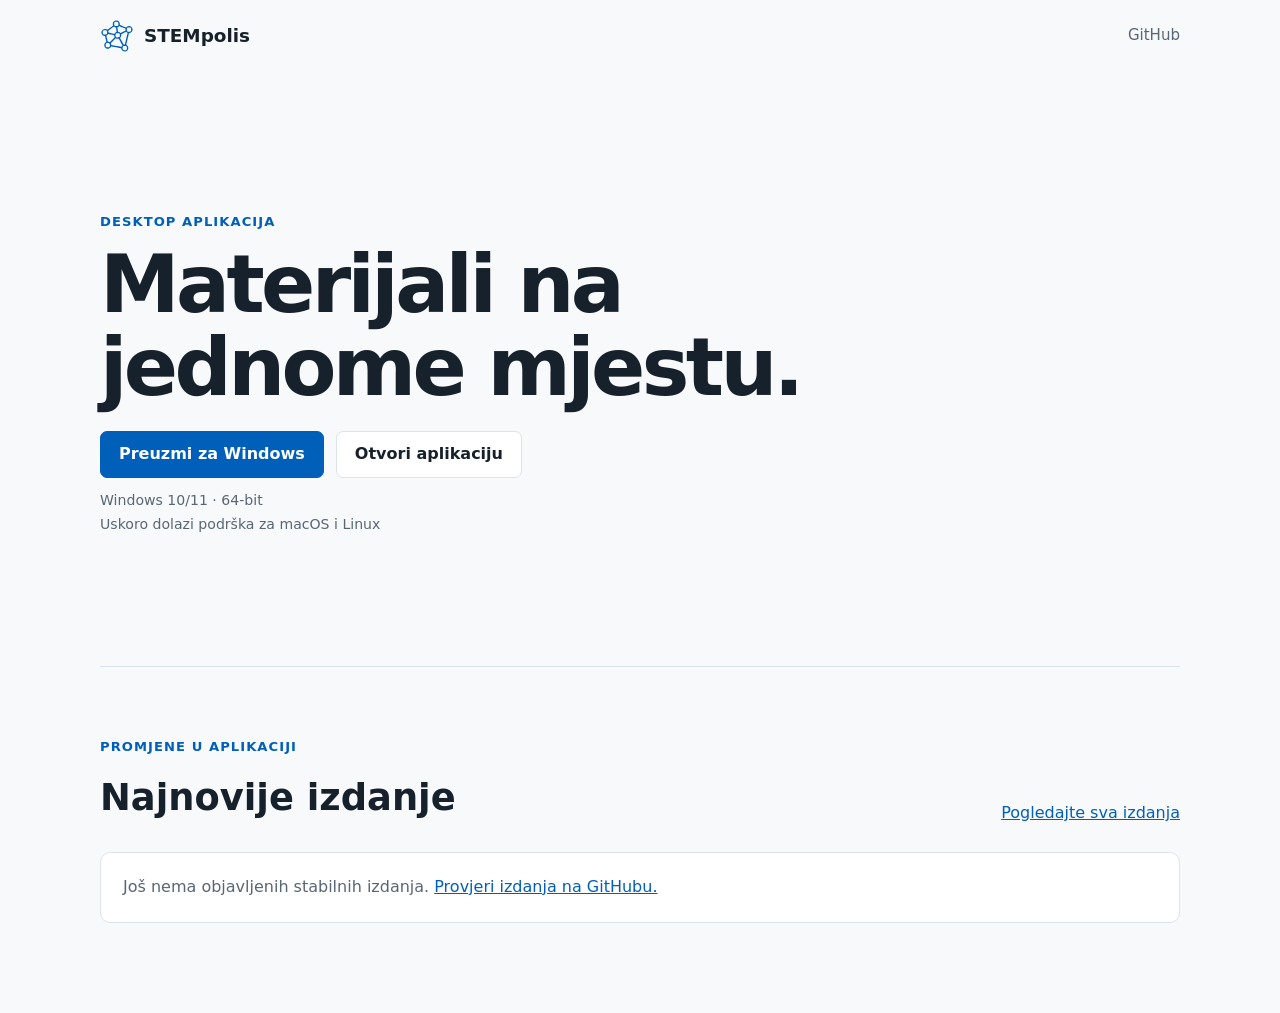
==== gh-pages/index.html @ a92c9dd1 "Add files via upload" ====
<!doctype html>
<html lang="hr">

<head>
    <meta charset="UTF-8">
    <meta name="viewport" content="width=device-width, initial-scale=1">
    <meta name="description" content="Preuzmite STEMpolis i pregledajte novosti u posljednjim izdanjima.">
    <meta name="theme-color" content="#005fb8">
    <link rel="icon" href="icon.svg" type="image/svg+xml">
    <link rel="stylesheet" href="styles.css">
    <title>STEMpolis — preuzimanje</title>
</head>

<body>
    <header class="site-header">
        <a class="brand">
            <img src="icon.svg" width="34" height="34" alt="">
            <span>STEMpolis</span>
        </a>
        <nav>
            <a href="https://github.com/n1ko-josipovic/STEMpolis">GitHub</a>
        </nav>
    </header>

    <main>
        <section class="hero" id="preuzimanje">
            <p class="eyebrow">Desktop aplikacija</p>
            <h1>Materijali na jednome mjestu.</h1>
            <div class="actions">
                <a class="button button-primary" id="primary-download"
                    href="https://github.com/n1ko-josipovic/STEMpolis/releases/latest">
                    Preuzmi za Windows
                </a>
                <a class="button button-secondary" href="stempolis://login">Otvori aplikaciju</a>
            </div>
            <p class="download-meta" id="download-meta">Windows 10/11 · 64-bit</p>
            <p class="future-platforms">Uskoro dolazi podrška za macOS i Linux</p>
        </section>

        <section class="releases" id="izdanja" aria-labelledby="releases-title">
            <div class="section-heading">
                <div>
                    <p class="eyebrow">Promjene u aplikaciji</p>
                    <h2 id="releases-title">Najnovije izdanje</h2>
                </div>
                <a href="https://github.com/n1ko-josipovic/STEMpolis/releases">Pogledajte sva izdanja</a>
            </div>

            <div id="release-status" class="status" role="status">Učitavanje podataka o izdanju…</div>
            <article id="latest-release" class="release-card" hidden></article>

            <div id="older-releases" class="older-releases" hidden>
                <h2>Prethodna izdanja</h2>
                <div id="older-release-list"></div>
            </div>
        </section>
    </main>

    <script src="script.js" defer></script>
</body>

</html>
---- gh-pages/styles.css ----
:root {
    color-scheme: light;
    font-family: "Segoe UI Variable", "Segoe UI", system-ui, sans-serif;
    color: #17212b;
    background: #f7f9fb;
    --blue: #005fb8;
    --blue-dark: #004b91;
    --muted: #596675;
    --border: #dce3ea;
}

* { box-sizing: border-box; }
html { scroll-behavior: smooth; }
body { margin: 0; line-height: 1.55; }
a { color: var(--blue); }
a:hover { color: var(--blue-dark); }
a:focus-visible, summary:focus-visible {
    outline: 3px solid rgba(0, 95, 184, .28);
    outline-offset: 3px;
}

.site-header, main, footer {
    width: min(1080px, calc(100% - 40px));
    margin-inline: auto;
}

.site-header {
    min-height: 72px;
    display: flex;
    align-items: center;
    justify-content: space-between;
    gap: 24px;
}

.brand {
    display: inline-flex;
    align-items: center;
    gap: 10px;
    color: #17212b;
    font-size: 1.15rem;
    font-weight: 700;
    text-decoration: none;
}

nav, .actions, .asset-list { display: flex; flex-wrap: wrap; gap: 12px; }
nav { gap: 24px; }
nav a, footer a { color: var(--muted); font-size: .94rem; text-decoration: none; }

.hero {
    max-width: 790px;
    padding: clamp(70px, 12vw, 140px) 0 clamp(80px, 12vw, 130px);
}

.eyebrow {
    margin: 0 0 12px;
    color: var(--blue);
    font-size: .82rem;
    font-weight: 700;
    letter-spacing: .08em;
    text-transform: uppercase;
}

h1, h2, p { margin-top: 0; }
h1 {
    max-width: 760px;
    margin-bottom: 22px;
    font-size: clamp(2.6rem, 7vw, 5rem);
    line-height: 1.03;
    letter-spacing: -.045em;
}

.button {
    min-height: 44px;
    display: inline-flex;
    align-items: center;
    justify-content: center;
    padding: 10px 18px;
    border: 1px solid var(--border);
    border-radius: 7px;
    font-weight: 650;
    text-decoration: none;
}

.button-primary { border-color: var(--blue); color: white; background: var(--blue); }
.button-primary:hover { border-color: var(--blue-dark); color: white; background: var(--blue-dark); }
.button-secondary, .asset-link { color: #17212b; background: white; }
.download-meta, .future-platforms, .release-date, .asset-meta, .status { color: var(--muted); }
.download-meta, .future-platforms { font-size: .88rem; }
.download-meta { margin: 12px 0 2px; }
.future-platforms { margin-bottom: 0; }

.releases { padding: 70px 0 90px; border-top: 1px solid var(--border); }
.section-heading, .release-header {
    display: flex;
    align-items: end;
    justify-content: space-between;
    gap: 24px;
}
.section-heading { margin-bottom: 26px; }
.section-heading h2, .older-releases h2 { margin-bottom: 0; font-size: clamp(1.65rem, 4vw, 2.3rem); }

.release-card, .older-releases details, .status {
    border: 1px solid var(--border);
    border-radius: 10px;
    background: white;
}
.release-card { padding: clamp(22px, 4vw, 38px); }
.release-header { align-items: baseline; margin-bottom: 22px; }
.release-header h3 { margin: 0; font-size: 1.45rem; }
.release-notes { margin-bottom: 26px; }
.release-notes h3, .release-notes h4 { margin: 22px 0 8px; }
.release-notes p, .release-notes ul, .release-notes ol { margin-bottom: 12px; }
.release-notes code { padding: 2px 5px; border-radius: 4px; background: #eef2f5; }
.asset-link { min-width: 210px; align-items: flex-start; flex-direction: column; }
.asset-meta { font-size: .8rem; font-weight: 400; }
.status { padding: 22px; }

.older-releases { margin-top: 46px; }
.older-releases h2 { margin-bottom: 18px; }
.older-releases details { margin-top: 10px; padding: 0 20px; }
.older-releases summary { padding: 16px 0; cursor: pointer; font-weight: 650; }
.older-release-content { padding: 0 0 20px; }

footer {
    display: flex;
    justify-content: space-between;
    gap: 20px;
    padding-block: 28px;
    border-top: 1px solid var(--border);
    color: var(--muted);
    font-size: .9rem;
}

@media (max-width: 640px) {
    .site-header { align-items: flex-start; flex-direction: column; padding-block: 18px; }
    nav { width: 100%; justify-content: space-between; gap: 12px; }
    .section-heading, .release-header, footer { align-items: flex-start; flex-direction: column; }
    .button, .asset-link { width: 100%; }
}

@media (prefers-reduced-motion: reduce) {
    html { scroll-behavior: auto; }
}
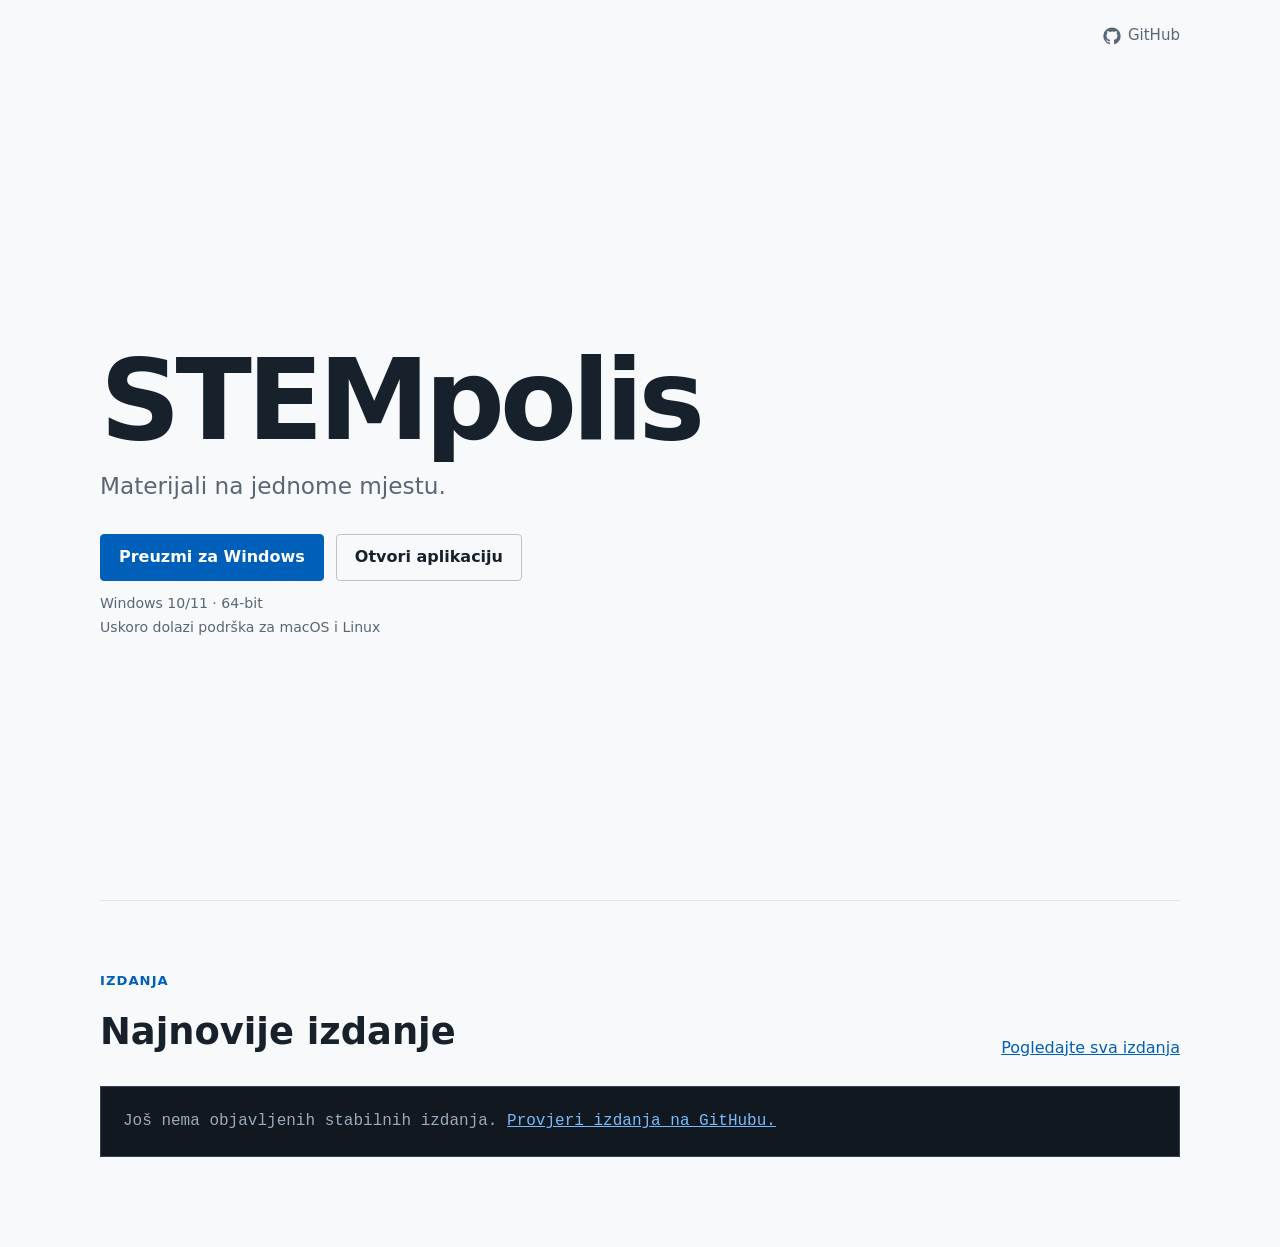
==== commit d2cf2b8c: "Add files via upload" ====
--- a/gh-pages/index.html
+++ b/gh-pages/index.html
@@ -8,24 +8,26 @@
     <meta name="theme-color" content="#005fb8">
     <link rel="icon" href="icon.svg" type="image/svg+xml">
     <link rel="stylesheet" href="styles.css">
-    <title>STEMpolis — preuzimanje</title>
+    <title>STEMpolis</title>
 </head>
 
 <body>
     <header class="site-header">
-        <a class="brand">
-            <img src="icon.svg" width="34" height="34" alt="">
-            <span>STEMpolis</span>
-        </a>
         <nav>
-            <a href="https://github.com/n1ko-josipovic/STEMpolis">GitHub</a>
+            <a class="github-link" href="https://github.com/n1ko-josipovic/STEMpolis">
+                <svg class="github-icon" viewBox="0 0 24 24" aria-hidden="true" focusable="false">
+                    <path fill="currentColor"
+                        d="M12 .7a11.5 11.5 0 0 0-3.64 22.41c.58.11.79-.25.79-.56v-2.23c-3.24.7-3.92-1.37-3.92-1.37-.53-1.35-1.29-1.71-1.29-1.71-1.06-.72.08-.71.08-.71 1.17.08 1.78 1.2 1.78 1.2 1.04 1.78 2.73 1.27 3.4.97.1-.75.4-1.27.74-1.56-2.58-.29-5.3-1.29-5.3-5.68 0-1.25.45-2.28 1.19-3.08-.12-.29-.52-1.47.11-3.04 0 0 .97-.31 3.16 1.18A10.98 10.98 0 0 1 12 6.13c.98 0 1.95.13 2.87.39 2.2-1.49 3.16-1.18 3.16-1.18.63 1.57.23 2.75.11 3.04.74.8 1.19 1.83 1.19 3.08 0 4.4-2.72 5.38-5.31 5.67.42.36.79 1.07.79 2.16v3.26c0 .31.21.67.8.56A11.5 11.5 0 0 0 12 .7Z" />
+                </svg>
+                <span>GitHub</span>
+            </a>
         </nav>
     </header>
 
     <main>
         <section class="hero" id="preuzimanje">
-            <p class="eyebrow">Desktop aplikacija</p>
-            <h1>Materijali na jednome mjestu.</h1>
+            <h1>STEMpolis</h1>
+            <p class="hero-tagline">Materijali na jednome mjestu.</p>
             <div class="actions">
                 <a class="button button-primary" id="primary-download"
                     href="https://github.com/n1ko-josipovic/STEMpolis/releases/latest">
@@ -40,7 +42,7 @@
         <section class="releases" id="izdanja" aria-labelledby="releases-title">
             <div class="section-heading">
                 <div>
-                    <p class="eyebrow">Promjene u aplikaciji</p>
+                    <p class="eyebrow">Izdanja</p>
                     <h2 id="releases-title">Najnovije izdanje</h2>
                 </div>
                 <a href="https://github.com/n1ko-josipovic/STEMpolis/releases">Pogledajte sva izdanja</a>
--- a/gh-pages/styles.css
+++ b/gh-pages/styles.css
@@ -7,6 +7,11 @@
     --blue-dark: #004b91;
     --muted: #596675;
     --border: #dce3ea;
+    --console: #111820;
+    --console-border: #334354;
+    --console-text: #dce6ef;
+    --console-muted: #9aabba;
+    --console-accent: #76baff;
 }
 
 * { box-sizing: border-box; }
@@ -28,26 +33,23 @@
     min-height: 72px;
     display: flex;
     align-items: center;
-    justify-content: space-between;
+    justify-content: flex-end;
     gap: 24px;
-}
-
-.brand {
-    display: inline-flex;
-    align-items: center;
-    gap: 10px;
-    color: #17212b;
-    font-size: 1.15rem;
-    font-weight: 700;
-    text-decoration: none;
 }
 
 nav, .actions, .asset-list { display: flex; flex-wrap: wrap; gap: 12px; }
 nav { gap: 24px; }
 nav a, footer a { color: var(--muted); font-size: .94rem; text-decoration: none; }
+.github-link { display: inline-flex; align-items: center; gap: 7px; }
+.github-icon { width: 18px; height: 18px; }
 
 .hero {
     max-width: 790px;
+    min-height: calc(100vh - 72px);
+    min-height: calc(100svh - 72px);
+    display: flex;
+    flex-direction: column;
+    justify-content: center;
     padding: clamp(70px, 12vw, 140px) 0 clamp(80px, 12vw, 130px);
 }
 
@@ -63,10 +65,15 @@
 h1, h2, p { margin-top: 0; }
 h1 {
     max-width: 760px;
-    margin-bottom: 22px;
-    font-size: clamp(2.6rem, 7vw, 5rem);
+    margin-bottom: 10px;
+    font-size: clamp(3.5rem, 9vw, 7rem);
     line-height: 1.03;
     letter-spacing: -.045em;
+}
+.hero-tagline {
+    margin-bottom: 30px;
+    color: var(--muted);
+    font-size: clamp(1.1rem, 2.2vw, 1.45rem);
 }
 
 .button {
@@ -76,14 +83,15 @@
     justify-content: center;
     padding: 10px 18px;
     border: 1px solid var(--border);
-    border-radius: 7px;
-    font-weight: 650;
+    border-radius: 4px;
+    font-weight: 700;
     text-decoration: none;
 }
 
 .button-primary { border-color: var(--blue); color: white; background: var(--blue); }
 .button-primary:hover { border-color: var(--blue-dark); color: white; background: var(--blue-dark); }
-.button-secondary, .asset-link { color: #17212b; background: white; }
+.button-secondary, .asset-link { border-color: #b8c4cf; color: #17212b; background: transparent; }
+.button-secondary:hover, .asset-link:hover { border-color: var(--blue); color: var(--blue); background: #edf5fc; }
 .download-meta, .future-platforms, .release-date, .asset-meta, .status { color: var(--muted); }
 .download-meta, .future-platforms { font-size: .88rem; }
 .download-meta { margin: 12px 0 2px; }
@@ -100,18 +108,37 @@
 .section-heading h2, .older-releases h2 { margin-bottom: 0; font-size: clamp(1.65rem, 4vw, 2.3rem); }
 
 .release-card, .older-releases details, .status {
-    border: 1px solid var(--border);
-    border-radius: 10px;
-    background: white;
+    border: 1px solid var(--console-border);
+    border-radius: 0;
+    color: var(--console-text);
+    background: var(--console);
+    font-family: "Cascadia Code", "SFMono-Regular", Consolas, monospace;
 }
 .release-card { padding: clamp(22px, 4vw, 38px); }
 .release-header { align-items: baseline; margin-bottom: 22px; }
 .release-header h3 { margin: 0; font-size: 1.45rem; }
+.release-header h3::before { content: "$ "; color: var(--console-accent); }
 .release-notes { margin-bottom: 26px; }
 .release-notes h3, .release-notes h4 { margin: 22px 0 8px; }
+.release-notes h3::before { content: "# "; color: var(--console-accent); }
+.release-notes h4::before { content: "## "; color: var(--console-accent); }
 .release-notes p, .release-notes ul, .release-notes ol { margin-bottom: 12px; }
-.release-notes code { padding: 2px 5px; border-radius: 4px; background: #eef2f5; }
+.release-notes code { padding: 2px 5px; border-radius: 0; color: #f4d77d; background: #202b36; }
+.release-card a, .older-releases details a, .status a { color: var(--console-accent); }
+.release-card a:hover, .older-releases details a:hover, .status a:hover { color: white; }
+.release-card .release-date, .release-card .asset-meta,
+.older-releases .release-date, .older-releases .asset-meta, .status { color: var(--console-muted); }
 .asset-link { min-width: 210px; align-items: flex-start; flex-direction: column; }
+.release-card .asset-link, .older-releases .asset-link {
+    border-color: #425466;
+    color: var(--console-text);
+    background: #18222d;
+}
+.release-card .asset-link:hover, .older-releases .asset-link:hover {
+    border-color: var(--console-accent);
+    color: white;
+    background: #202d39;
+}
 .asset-meta { font-size: .8rem; font-weight: 400; }
 .status { padding: 22px; }
 
@@ -132,8 +159,7 @@
 }
 
 @media (max-width: 640px) {
-    .site-header { align-items: flex-start; flex-direction: column; padding-block: 18px; }
-    nav { width: 100%; justify-content: space-between; gap: 12px; }
+    .site-header { padding-block: 12px; }
     .section-heading, .release-header, footer { align-items: flex-start; flex-direction: column; }
     .button, .asset-link { width: 100%; }
 }
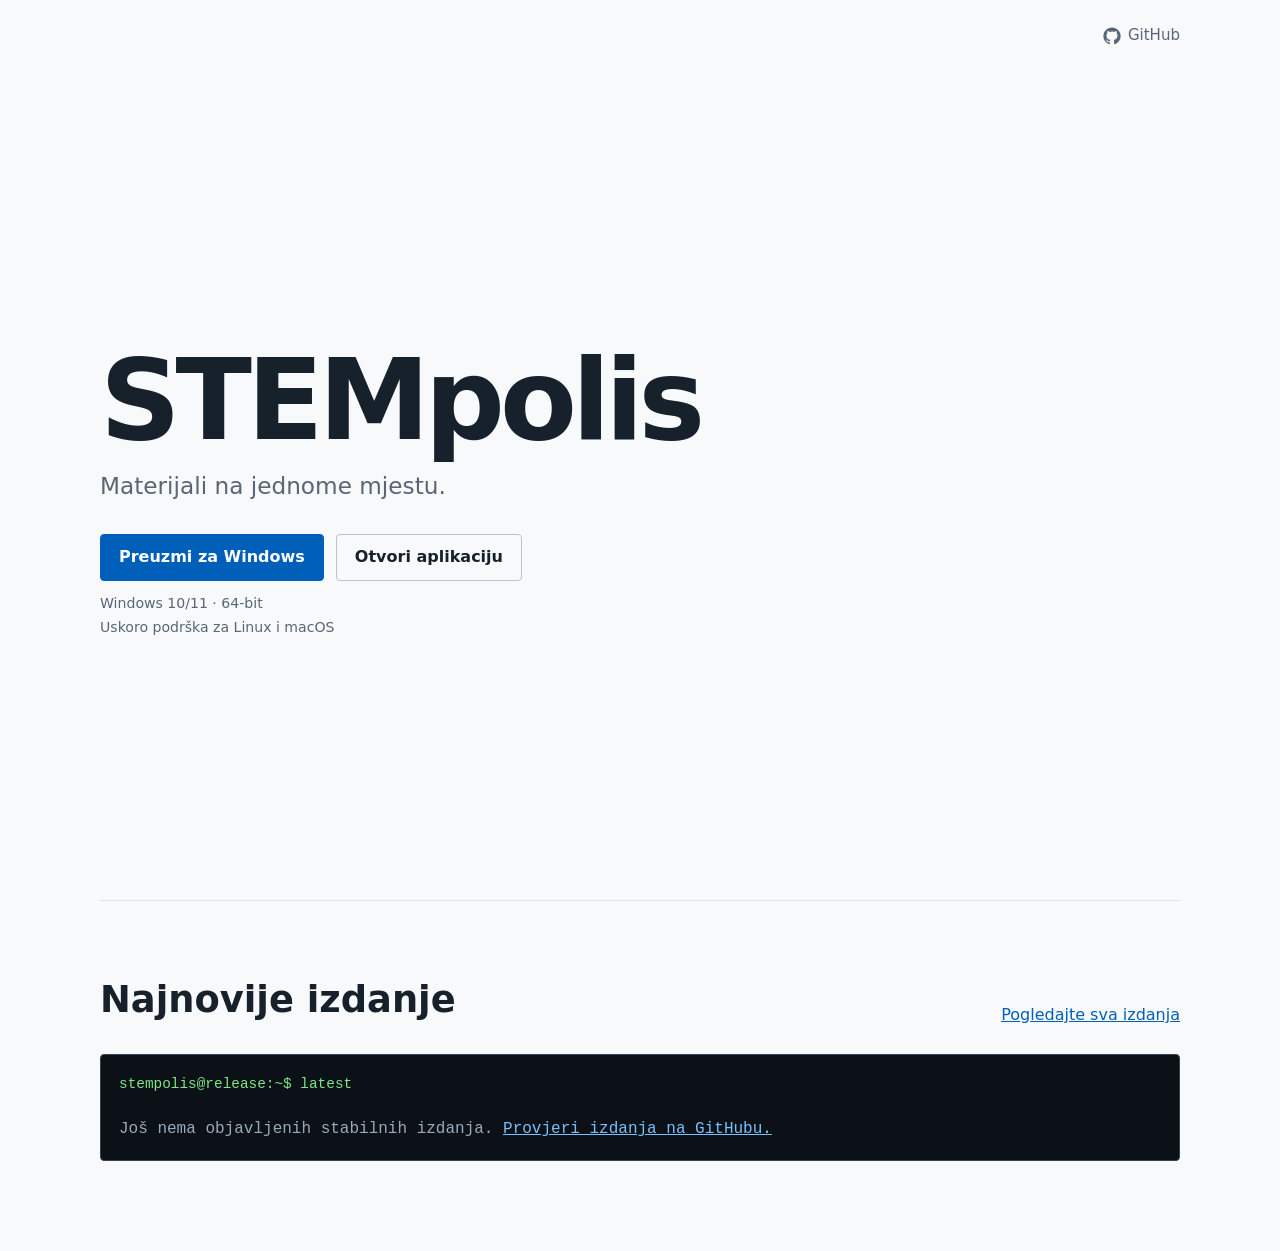
==== commit 9021c3b8: "Add files via upload" ====
--- a/gh-pages/index.html
+++ b/gh-pages/index.html
@@ -14,8 +14,8 @@
 <body>
     <header class="site-header">
         <nav>
-            <a class="github-link" href="https://github.com/n1ko-josipovic/STEMpolis">
-                <svg class="github-icon" viewBox="0 0 24 24" aria-hidden="true" focusable="false">
+            <a href="https://github.com/n1ko-josipovic/STEMpolis">
+                <svg viewBox="0 0 24 24" aria-hidden="true" focusable="false">
                     <path fill="currentColor"
                         d="M12 .7a11.5 11.5 0 0 0-3.64 22.41c.58.11.79-.25.79-.56v-2.23c-3.24.7-3.92-1.37-3.92-1.37-.53-1.35-1.29-1.71-1.29-1.71-1.06-.72.08-.71.08-.71 1.17.08 1.78 1.2 1.78 1.2 1.04 1.78 2.73 1.27 3.4.97.1-.75.4-1.27.74-1.56-2.58-.29-5.3-1.29-5.3-5.68 0-1.25.45-2.28 1.19-3.08-.12-.29-.52-1.47.11-3.04 0 0 .97-.31 3.16 1.18A10.98 10.98 0 0 1 12 6.13c.98 0 1.95.13 2.87.39 2.2-1.49 3.16-1.18 3.16-1.18.63 1.57.23 2.75.11 3.04.74.8 1.19 1.83 1.19 3.08 0 4.4-2.72 5.38-5.31 5.67.42.36.79 1.07.79 2.16v3.26c0 .31.21.67.8.56A11.5 11.5 0 0 0 12 .7Z" />
                 </svg>
@@ -27,7 +27,7 @@
     <main>
         <section class="hero" id="preuzimanje">
             <h1>STEMpolis</h1>
-            <p class="hero-tagline">Materijali na jednome mjestu.</p>
+            <p>Materijali na jednome mjestu.</p>
             <div class="actions">
                 <a class="button button-primary" id="primary-download"
                     href="https://github.com/n1ko-josipovic/STEMpolis/releases/latest">
@@ -35,25 +35,24 @@
                 </a>
                 <a class="button button-secondary" href="stempolis://login">Otvori aplikaciju</a>
             </div>
-            <p class="download-meta" id="download-meta">Windows 10/11 · 64-bit</p>
-            <p class="future-platforms">Uskoro dolazi podrška za macOS i Linux</p>
+            <p id="download-meta">Windows 10/11 · 64-bit</p>
+            <p>Uskoro podrška za Linux i macOS</p>
         </section>
 
         <section class="releases" id="izdanja" aria-labelledby="releases-title">
             <div class="section-heading">
-                <div>
-                    <p class="eyebrow">Izdanja</p>
-                    <h2 id="releases-title">Najnovije izdanje</h2>
-                </div>
+                <h2 id="releases-title">Najnovije izdanje</h2>
                 <a href="https://github.com/n1ko-josipovic/STEMpolis/releases">Pogledajte sva izdanja</a>
             </div>
 
-            <div id="release-status" class="status" role="status">Učitavanje podataka o izdanju…</div>
-            <article id="latest-release" class="release-card" hidden></article>
+            <div class="release-terminal" data-prompt="stempolis@release:~$ latest">
+                <div id="release-status" role="status">Učitavanje podataka o izdanju…</div>
+                <article id="latest-release" class="release-panel" hidden></article>
 
-            <div id="older-releases" class="older-releases" hidden>
-                <h2>Prethodna izdanja</h2>
-                <div id="older-release-list"></div>
+                <div id="older-releases" hidden>
+                    <h2>Prethodna izdanja</h2>
+                    <div id="older-release-list"></div>
+                </div>
             </div>
         </section>
     </main>
--- a/gh-pages/styles.css
+++ b/gh-pages/styles.css
@@ -7,11 +7,6 @@
     --blue-dark: #004b91;
     --muted: #596675;
     --border: #dce3ea;
-    --console: #111820;
-    --console-border: #334354;
-    --console-text: #dce6ef;
-    --console-muted: #9aabba;
-    --console-accent: #76baff;
 }
 
 * { box-sizing: border-box; }
@@ -24,7 +19,7 @@
     outline-offset: 3px;
 }
 
-.site-header, main, footer {
+.site-header, main {
     width: min(1080px, calc(100% - 40px));
     margin-inline: auto;
 }
@@ -38,10 +33,8 @@
 }
 
 nav, .actions, .asset-list { display: flex; flex-wrap: wrap; gap: 12px; }
-nav { gap: 24px; }
-nav a, footer a { color: var(--muted); font-size: .94rem; text-decoration: none; }
-.github-link { display: inline-flex; align-items: center; gap: 7px; }
-.github-icon { width: 18px; height: 18px; }
+nav a { display: inline-flex; align-items: center; gap: 7px; color: var(--muted); font-size: .94rem; text-decoration: none; }
+nav svg { width: 18px; height: 18px; }
 
 .hero {
     max-width: 790px;
@@ -53,15 +46,6 @@
     padding: clamp(70px, 12vw, 140px) 0 clamp(80px, 12vw, 130px);
 }
 
-.eyebrow {
-    margin: 0 0 12px;
-    color: var(--blue);
-    font-size: .82rem;
-    font-weight: 700;
-    letter-spacing: .08em;
-    text-transform: uppercase;
-}
-
 h1, h2, p { margin-top: 0; }
 h1 {
     max-width: 760px;
@@ -70,7 +54,7 @@
     line-height: 1.03;
     letter-spacing: -.045em;
 }
-.hero-tagline {
+.hero > h1 + p {
     margin-bottom: 30px;
     color: var(--muted);
     font-size: clamp(1.1rem, 2.2vw, 1.45rem);
@@ -90,77 +74,91 @@
 
 .button-primary { border-color: var(--blue); color: white; background: var(--blue); }
 .button-primary:hover { border-color: var(--blue-dark); color: white; background: var(--blue-dark); }
-.button-secondary, .asset-link { border-color: #b8c4cf; color: #17212b; background: transparent; }
-.button-secondary:hover, .asset-link:hover { border-color: var(--blue); color: var(--blue); background: #edf5fc; }
-.download-meta, .future-platforms, .release-date, .asset-meta, .status { color: var(--muted); }
-.download-meta, .future-platforms { font-size: .88rem; }
-.download-meta { margin: 12px 0 2px; }
-.future-platforms { margin-bottom: 0; }
+.button-secondary { border-color: #b8c4cf; color: #17212b; background: transparent; }
+.button-secondary:hover { border-color: var(--blue); color: var(--blue); background: #edf5fc; }
+.hero > .actions ~ p { color: var(--muted); font-size: .88rem; }
+.hero > .actions + p { margin: 12px 0 2px; }
+.hero > p:last-child { margin-bottom: 0; }
 
 .releases { padding: 70px 0 90px; border-top: 1px solid var(--border); }
-.section-heading, .release-header {
+.section-heading, .release-panel > header {
     display: flex;
     align-items: end;
     justify-content: space-between;
     gap: 24px;
 }
 .section-heading { margin-bottom: 26px; }
-.section-heading h2, .older-releases h2 { margin-bottom: 0; font-size: clamp(1.65rem, 4vw, 2.3rem); }
+.section-heading h2 { margin-bottom: 0; font-size: clamp(1.65rem, 4vw, 2.3rem); }
 
-.release-card, .older-releases details, .status {
-    border: 1px solid var(--console-border);
-    border-radius: 0;
-    color: var(--console-text);
-    background: var(--console);
+.release-terminal {
+    --ansi-accent: #f2cc60;
+    --ansi-link: #79c0ff;
+    padding: 18px;
+    border: 1px solid #334354;
+    border-radius: 4px;
+    color: #dce6ef;
+    background: #0b1117;
     font-family: "Cascadia Code", "SFMono-Regular", Consolas, monospace;
 }
-.release-card { padding: clamp(22px, 4vw, 38px); }
-.release-header { align-items: baseline; margin-bottom: 22px; }
-.release-header h3 { margin: 0; font-size: 1.45rem; }
-.release-header h3::before { content: "$ "; color: var(--console-accent); }
-.release-notes { margin-bottom: 26px; }
-.release-notes h3, .release-notes h4 { margin: 22px 0 8px; }
-.release-notes h3::before { content: "# "; color: var(--console-accent); }
-.release-notes h4::before { content: "## "; color: var(--console-accent); }
-.release-notes p, .release-notes ul, .release-notes ol { margin-bottom: 12px; }
-.release-notes code { padding: 2px 5px; border-radius: 0; color: #f4d77d; background: #202b36; }
-.release-card a, .older-releases details a, .status a { color: var(--console-accent); }
-.release-card a:hover, .older-releases details a:hover, .status a:hover { color: white; }
-.release-card .release-date, .release-card .asset-meta,
-.older-releases .release-date, .older-releases .asset-meta, .status { color: var(--console-muted); }
+.release-terminal::before {
+    content: attr(data-prompt);
+    display: block;
+    margin-bottom: 22px;
+    color: #7ee787;
+    font-size: .9rem;
+}
+.release-terminal > [role="status"] { color: #9aabba; }
+.release-panel {
+    position: relative;
+    padding: clamp(24px, 4vw, 38px);
+    border: 1px solid var(--ansi-accent);
+    border-radius: 2px;
+}
+.release-panel > strong:first-child {
+    position: absolute;
+    top: 0;
+    left: 16px;
+    padding-inline: 8px;
+    color: var(--ansi-accent);
+    background: #0b1117;
+    font-size: .85rem;
+    transform: translateY(-55%);
+}
+.release-panel > header { align-items: baseline; margin-bottom: 22px; }
+.release-panel > header h3 { margin: 0; font-size: 1.45rem; }
+.release-panel > header h3::before { content: "$ "; color: var(--ansi-accent); }
+.release-panel > header > span, .asset-link span + span { color: #9aabba; }
+.release-terminal section { margin-bottom: 26px; }
+.release-terminal section h3, .release-terminal section h4 { margin: 22px 0 8px; }
+.release-terminal section h3::before { content: "# "; color: var(--ansi-accent); }
+.release-terminal section h4::before { content: "## "; color: var(--ansi-accent); }
+.release-terminal section p, .release-terminal section ul,
+.release-terminal section ol { margin-bottom: 12px; }
+.release-terminal section code { padding: 2px 5px; color: var(--ansi-accent); background: #1c2733; }
+.release-terminal a { color: var(--ansi-link); }
+.release-terminal a:hover { color: white; }
 .asset-link { min-width: 210px; align-items: flex-start; flex-direction: column; }
-.release-card .asset-link, .older-releases .asset-link {
+.release-terminal .asset-link {
     border-color: #425466;
-    color: var(--console-text);
+    color: #dce6ef;
     background: #18222d;
 }
-.release-card .asset-link:hover, .older-releases .asset-link:hover {
-    border-color: var(--console-accent);
+.release-terminal .asset-link:hover {
+    border-color: var(--ansi-link);
     color: white;
     background: #202d39;
 }
-.asset-meta { font-size: .8rem; font-weight: 400; }
-.status { padding: 22px; }
+.asset-link span + span { font-size: .8rem; font-weight: 400; }
 
-.older-releases { margin-top: 46px; }
-.older-releases h2 { margin-bottom: 18px; }
-.older-releases details { margin-top: 10px; padding: 0 20px; }
-.older-releases summary { padding: 16px 0; cursor: pointer; font-weight: 650; }
-.older-release-content { padding: 0 0 20px; }
-
-footer {
-    display: flex;
-    justify-content: space-between;
-    gap: 20px;
-    padding-block: 28px;
-    border-top: 1px solid var(--border);
-    color: var(--muted);
-    font-size: .9rem;
-}
+#older-releases { margin-top: 42px; }
+#older-releases h2 { margin-bottom: 16px; font-size: 1.2rem; }
+#older-releases details { margin-top: 10px; padding-inline: 18px; border: 1px solid #334354; border-radius: 2px; }
+#older-releases summary { padding: 14px 0; cursor: pointer; font-weight: 650; }
+#older-releases details > div { padding-bottom: 18px; }
 
 @media (max-width: 640px) {
     .site-header { padding-block: 12px; }
-    .section-heading, .release-header, footer { align-items: flex-start; flex-direction: column; }
+    .section-heading, .release-panel > header { align-items: flex-start; flex-direction: column; }
     .button, .asset-link { width: 100%; }
 }
 
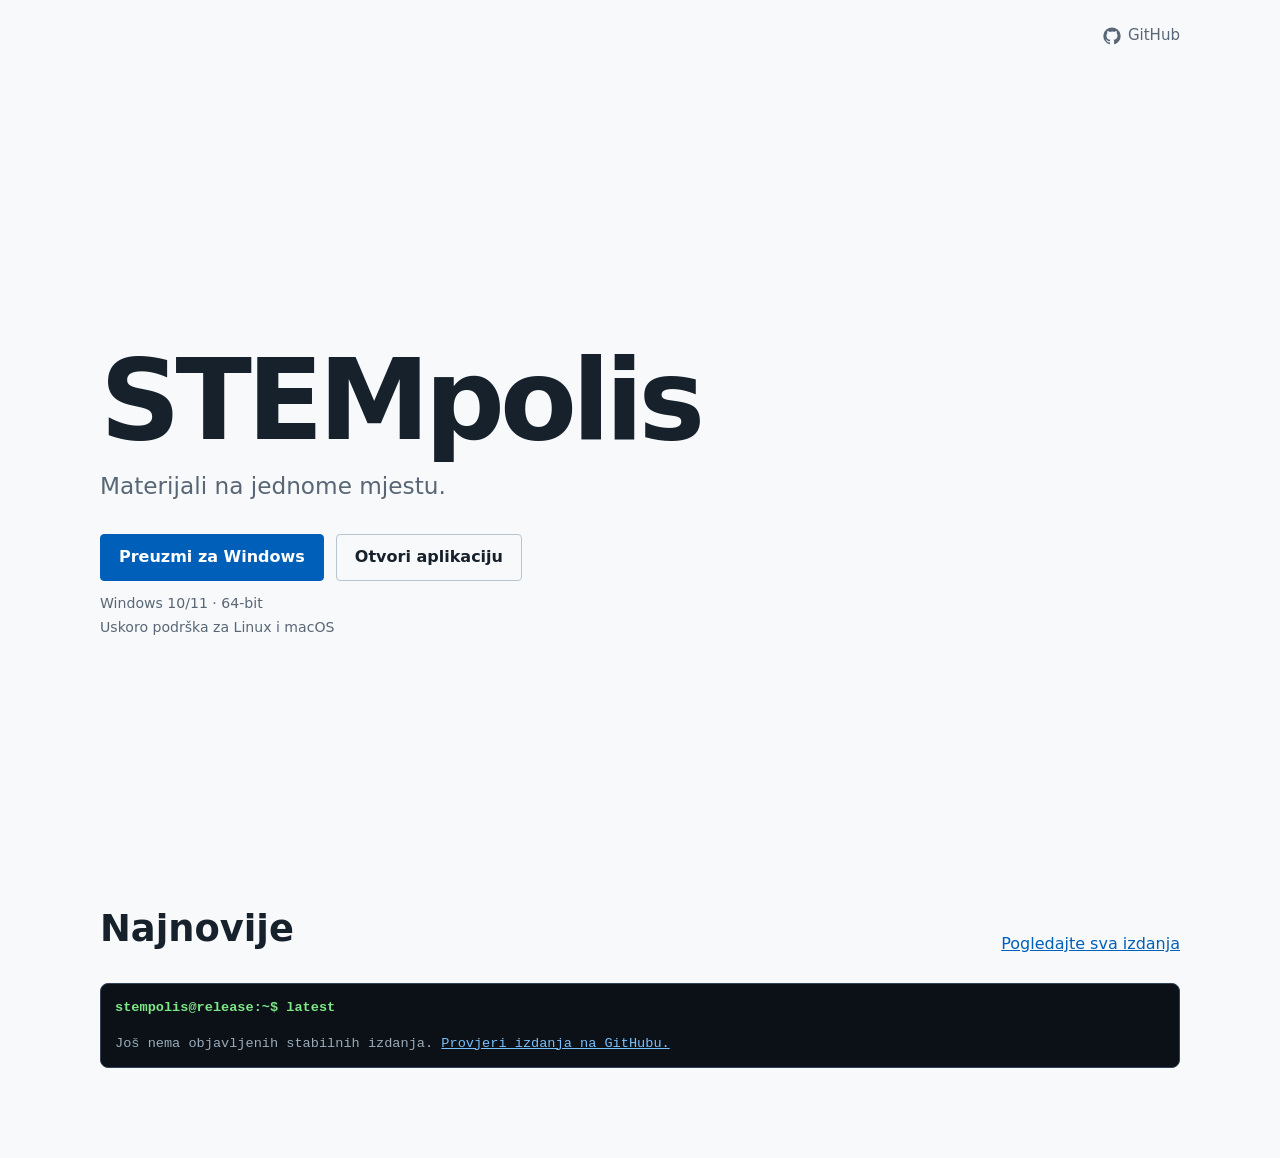
==== commit e9aa0da9: "Add files via upload" ====
--- a/gh-pages/index.html
+++ b/gh-pages/index.html
@@ -7,6 +7,7 @@
     <meta name="description" content="Preuzmite STEMpolis i pregledajte novosti u posljednjim izdanjima.">
     <meta name="theme-color" content="#005fb8">
     <link rel="icon" href="icon.svg" type="image/svg+xml">
+    <link rel="stylesheet" href="https://cdnjs.cloudflare.com/ajax/libs/font-awesome/6.7.2/css/all.min.css">
     <link rel="stylesheet" href="styles.css">
     <title>STEMpolis</title>
 </head>
@@ -41,18 +42,18 @@
 
         <section class="releases" id="izdanja" aria-labelledby="releases-title">
             <div class="section-heading">
-                <h2 id="releases-title">Najnovije izdanje</h2>
+                <h2 id="releases-title">Najnovije</h2>
                 <a href="https://github.com/n1ko-josipovic/STEMpolis/releases">Pogledajte sva izdanja</a>
             </div>
 
             <div class="release-terminal" data-prompt="stempolis@release:~$ latest">
                 <div id="release-status" role="status">Učitavanje podataka o izdanju…</div>
-                <article id="latest-release" class="release-panel" hidden></article>
+                <article id="latest-release" hidden></article>
+            </div>
 
-                <div id="older-releases" hidden>
-                    <h2>Prethodna izdanja</h2>
-                    <div id="older-release-list"></div>
-                </div>
+            <div id="older-releases" hidden>
+                <h2>Prethodna izdanja</h2>
+                <div id="older-release-list"></div>
             </div>
         </section>
     </main>
--- a/gh-pages/styles.css
+++ b/gh-pages/styles.css
@@ -80,8 +80,8 @@
 .hero > .actions + p { margin: 12px 0 2px; }
 .hero > p:last-child { margin-bottom: 0; }
 
-.releases { padding: 70px 0 90px; border-top: 1px solid var(--border); }
-.section-heading, .release-panel > header {
+.releases { padding: 0 0 90px; }
+.section-heading {
     display: flex;
     align-items: end;
     justify-content: space-between;
@@ -93,52 +93,51 @@
 .release-terminal {
     --ansi-accent: #f2cc60;
     --ansi-link: #79c0ff;
-    padding: 18px;
+    padding: 14px;
     border: 1px solid #334354;
-    border-radius: 4px;
+    border-radius: 8px;
     color: #dce6ef;
     background: #0b1117;
+    font-size: clamp(.78rem, 1.4vw, .85rem);
+    line-height: 1.45;
     font-family: "Cascadia Code", "SFMono-Regular", Consolas, monospace;
 }
 .release-terminal::before {
     content: attr(data-prompt);
     display: block;
-    margin-bottom: 22px;
+    margin-bottom: 16px;
     color: #7ee787;
-    font-size: .9rem;
+    font-weight: 650;
 }
 .release-terminal > [role="status"] { color: #9aabba; }
-.release-panel {
-    position: relative;
-    padding: clamp(24px, 4vw, 38px);
-    border: 1px solid var(--ansi-accent);
-    border-radius: 2px;
+.release-terminal > article { padding: 0 6px 6px; }
+.release-terminal > article > header, #older-release-list summary {
+    display: flex;
+    align-items: center;
+    flex-wrap: wrap;
+    gap: 8px;
+    font-size: .95rem;
+    font-weight: 650;
 }
-.release-panel > strong:first-child {
-    position: absolute;
-    top: 0;
-    left: 16px;
-    padding-inline: 8px;
-    color: var(--ansi-accent);
-    background: #0b1117;
-    font-size: .85rem;
-    transform: translateY(-55%);
-}
-.release-panel > header { align-items: baseline; margin-bottom: 22px; }
-.release-panel > header h3 { margin: 0; font-size: 1.45rem; }
-.release-panel > header h3::before { content: "$ "; color: var(--ansi-accent); }
-.release-panel > header > span, .asset-link span + span { color: #9aabba; }
-.release-terminal section { margin-bottom: 26px; }
-.release-terminal section h3, .release-terminal section h4 { margin: 22px 0 8px; }
+.release-terminal > article > header { margin-bottom: 14px; }
+.release-terminal > article > header h3 { margin: 0; font: inherit; }
+.release-terminal > article > header a { color: inherit; text-decoration: none; }
+.release-terminal > article > header a:hover { color: var(--ansi-link); }
+.release-terminal > article > header > span, #older-release-list summary span:last-child,
+.asset-link span + span { color: #9aabba; font-weight: 400; }
+.release-terminal section { margin-bottom: 16px; }
+.release-terminal section h3, .release-terminal section h4 { margin: 18px 0 6px; font-size: 1em; }
 .release-terminal section h3::before { content: "# "; color: var(--ansi-accent); }
 .release-terminal section h4::before { content: "## "; color: var(--ansi-accent); }
 .release-terminal section p, .release-terminal section ul,
-.release-terminal section ol { margin-bottom: 12px; }
+.release-terminal section ol { margin-bottom: 8px; }
 .release-terminal section code { padding: 2px 5px; color: var(--ansi-accent); background: #1c2733; }
 .release-terminal a { color: var(--ansi-link); }
 .release-terminal a:hover { color: white; }
-.asset-link { min-width: 210px; align-items: flex-start; flex-direction: column; }
+.asset-link { min-width: 190px; align-items: flex-start; flex-direction: column; }
 .release-terminal .asset-link {
+    min-height: 38px;
+    padding: 8px 12px;
     border-color: #425466;
     color: #dce6ef;
     background: #18222d;
@@ -150,15 +149,24 @@
 }
 .asset-link span + span { font-size: .8rem; font-weight: 400; }
 
-#older-releases { margin-top: 42px; }
-#older-releases h2 { margin-bottom: 16px; font-size: 1.2rem; }
-#older-releases details { margin-top: 10px; padding-inline: 18px; border: 1px solid #334354; border-radius: 2px; }
-#older-releases summary { padding: 14px 0; cursor: pointer; font-weight: 650; }
-#older-releases details > div { padding-bottom: 18px; }
+#older-releases { margin-top: 46px; }
+#older-releases > h2 { margin-bottom: 18px; font-size: clamp(1.65rem, 4vw, 2.3rem); }
+#older-release-list { display: grid; gap: 10px; }
+#older-release-list .release-terminal::before { margin-bottom: 10px; }
+#older-release-list summary {
+    cursor: pointer;
+    list-style: none;
+}
+#older-release-list summary::-webkit-details-marker { display: none; }
+#older-release-list summary i { width: 1em; color: var(--ansi-accent); text-align: center; }
+#older-release-list summary .fa-chevron-up,
+#older-release-list details[open] summary .fa-chevron-down { display: none; }
+#older-release-list details[open] summary .fa-chevron-up { display: inline-block; }
+#older-release-list details > div { padding-top: 14px; }
 
 @media (max-width: 640px) {
     .site-header { padding-block: 12px; }
-    .section-heading, .release-panel > header { align-items: flex-start; flex-direction: column; }
+    .section-heading { align-items: flex-start; flex-direction: column; }
     .button, .asset-link { width: 100%; }
 }
 
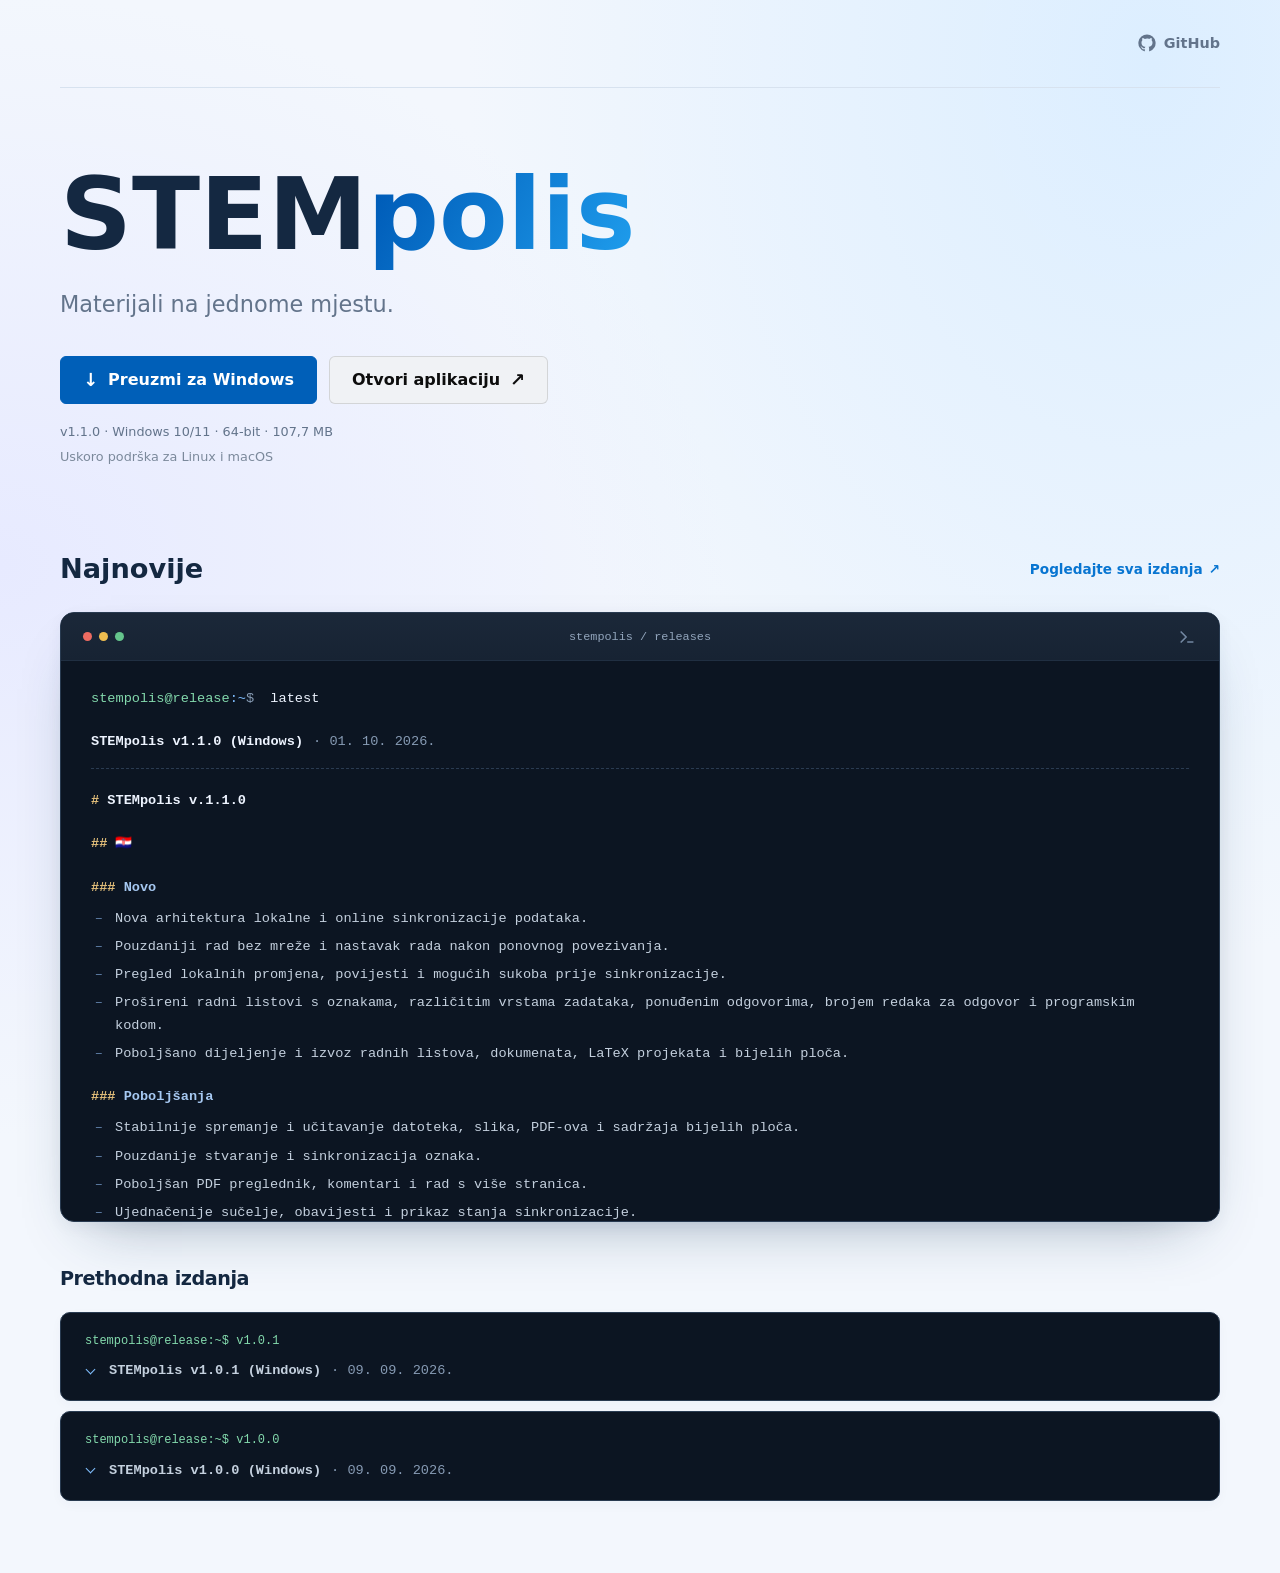
==== commit 15c13fc6: "Add files via upload" ====
--- a/gh-pages/index.html
+++ b/gh-pages/index.html
@@ -5,9 +5,8 @@
     <meta charset="UTF-8">
     <meta name="viewport" content="width=device-width, initial-scale=1">
     <meta name="description" content="Preuzmite STEMpolis i pregledajte novosti u posljednjim izdanjima.">
-    <meta name="theme-color" content="#005fb8">
+    <meta name="theme-color" content="#f3f7fd">
     <link rel="icon" href="icon.svg" type="image/svg+xml">
-    <link rel="stylesheet" href="https://cdnjs.cloudflare.com/ajax/libs/font-awesome/6.7.2/css/all.min.css">
     <link rel="stylesheet" href="styles.css">
     <title>STEMpolis</title>
 </head>
@@ -27,17 +26,21 @@
 
     <main>
         <section class="hero" id="preuzimanje">
-            <h1>STEMpolis</h1>
-            <p>Materijali na jednome mjestu.</p>
-            <div class="actions">
-                <a class="button button-primary" id="primary-download"
-                    href="https://github.com/n1ko-josipovic/STEMpolis/releases/latest">
-                    Preuzmi za Windows
-                </a>
-                <a class="button button-secondary" href="stempolis://login">Otvori aplikaciju</a>
+            <div class="hero-copy">
+                <h1>STEM<span>polis</span></h1>
+                <p>Materijali na jednome mjestu.</p>
+                <div class="actions">
+                    <a class="button button-primary" id="primary-download"
+                        href="https://github.com/n1ko-josipovic/STEMpolis/releases/latest">
+                        <span aria-hidden="true">↓</span> Preuzmi za Windows
+                    </a>
+                    <a class="button button-secondary" href="stempolis://login">
+                        Otvori aplikaciju <span aria-hidden="true">↗</span>
+                    </a>
+                </div>
+                <p id="download-meta">Windows 10/11 · 64-bit</p>
+                <p>Uskoro podrška za Linux i macOS</p>
             </div>
-            <p id="download-meta">Windows 10/11 · 64-bit</p>
-            <p>Uskoro podrška za Linux i macOS</p>
         </section>
 
         <section class="releases" id="izdanja" aria-labelledby="releases-title">
@@ -46,9 +49,27 @@
                 <a href="https://github.com/n1ko-josipovic/STEMpolis/releases">Pogledajte sva izdanja</a>
             </div>
 
-            <div class="release-terminal" data-prompt="stempolis@release:~$ latest">
-                <div id="release-status" role="status">Učitavanje podataka o izdanju…</div>
-                <article id="latest-release" hidden></article>
+            <div class="release-terminal">
+                <div class="terminal-toolbar" aria-hidden="true">
+                    <span class="terminal-controls"><span></span><span></span><span></span></span>
+                    <span class="terminal-title">stempolis / releases</span>
+                    <span class="terminal-mark">
+                        <svg viewBox="0 0 24 24" width="20" height="20" fill="none" stroke="currentColor"
+                            stroke-width="2" stroke-linecap="round" stroke-linejoin="round" aria-hidden="true" focusable="false">
+                            <path d="m5 6 6 6-6 6M13 18h6" />
+                        </svg>
+                    </span>
+                </div>
+                <div class="terminal-body" tabindex="0" aria-labelledby="releases-title">
+                    <div class="terminal-prompt" aria-hidden="true">
+                        <span class="prompt-user">stempolis@release</span><span class="prompt-path">:~</span><span class="prompt-sign">$</span> <span>latest</span>
+                    </div>
+                    <div id="release-status" role="status">Učitavanje podataka o izdanju…</div>
+                    <article id="latest-release" hidden></article>
+                    <div class="terminal-prompt terminal-idle" aria-hidden="true">
+                        <span class="prompt-user">stempolis@release</span><span class="prompt-path">:~</span><span class="prompt-sign">$</span> <span class="terminal-cursor"></span>
+                    </div>
+                </div>
             </div>
 
             <div id="older-releases" hidden>
--- a/gh-pages/styles.css
+++ b/gh-pages/styles.css
@@ -1,175 +1,192 @@
 :root {
     color-scheme: light;
-    font-family: "Segoe UI Variable", "Segoe UI", system-ui, sans-serif;
-    color: #17212b;
-    background: #f7f9fb;
-    --blue: #005fb8;
-    --blue-dark: #004b91;
-    --muted: #596675;
-    --border: #dce3ea;
+    font-family: "Segoe UI Variable", "Segoe UI", system-ui, -apple-system, sans-serif;
+    color: #142841;
+    background: #f3f7fd;
+    --blue: #0875d1;
+    --blue-dark: #0059ab;
+    --muted: #63748b;
+    --border: #d7e2ef;
+    --mono: "Cascadia Code", Consolas, ui-monospace, monospace;
 }
 
 * { box-sizing: border-box; }
-html { scroll-behavior: smooth; }
-body { margin: 0; line-height: 1.55; }
+html { scroll-behavior: smooth; scroll-padding-top: 28px; }
+body {
+    margin: 0;
+    line-height: 1.55;
+    -webkit-font-smoothing: antialiased;
+    background:
+        radial-gradient(ellipse at 90% 4%, #dceeff 0, transparent 42%),
+        radial-gradient(ellipse at 0 36%, #e7eaff 0, transparent 40%);
+}
+[hidden] { display: none !important; }
 a { color: var(--blue); }
 a:hover { color: var(--blue-dark); }
-a:focus-visible, summary:focus-visible {
-    outline: 3px solid rgba(0, 95, 184, .28);
-    outline-offset: 3px;
+a:focus-visible, summary:focus-visible, .terminal-body:focus-visible {
+    outline: 3px solid #0875d1;
+    outline-offset: 5px;
 }
+h1, h2, p { margin-top: 0; }
 
 .site-header, main {
-    width: min(1080px, calc(100% - 40px));
+    width: min(1160px, calc(100% - 64px));
     margin-inline: auto;
 }
-
 .site-header {
-    min-height: 72px;
+    min-height: 88px;
     display: flex;
     align-items: center;
     justify-content: flex-end;
-    gap: 24px;
+    border-bottom: 1px solid var(--border);
 }
-
 nav, .actions, .asset-list { display: flex; flex-wrap: wrap; gap: 12px; }
-nav a { display: inline-flex; align-items: center; gap: 7px; color: var(--muted); font-size: .94rem; text-decoration: none; }
+nav a { display: inline-flex; align-items: center; gap: 8px; color: var(--muted); font-size: .9rem; font-weight: 600; text-decoration: none; transition: color .18s ease; }
 nav svg { width: 18px; height: 18px; }
 
 .hero {
-    max-width: 790px;
-    min-height: calc(100vh - 72px);
-    min-height: calc(100svh - 72px);
     display: flex;
-    flex-direction: column;
-    justify-content: center;
-    padding: clamp(70px, 12vw, 140px) 0 clamp(80px, 12vw, 130px);
+    align-items: center;
+    min-height: 460px;
+    padding: 72px 0 80px;
 }
-
-h1, h2, p { margin-top: 0; }
 h1 {
-    max-width: 760px;
-    margin-bottom: 10px;
-    font-size: clamp(3.5rem, 9vw, 7rem);
-    line-height: 1.03;
-    letter-spacing: -.045em;
+    margin-bottom: 18px;
+    font-size: clamp(3.5rem, 7.8vw, 6.6rem);
+    font-weight: 700;
+    line-height: 1.08;
 }
-.hero > h1 + p {
-    margin-bottom: 30px;
-    color: var(--muted);
-    font-size: clamp(1.1rem, 2.2vw, 1.45rem);
-}
-
+h1 span { color: var(--blue); background: linear-gradient(120deg, #005db9 10%, #209fee); background-clip: text; -webkit-text-fill-color: transparent; }
+.hero-copy > h1 + p { margin-bottom: 34px; color: var(--muted); font-size: clamp(1.12rem, 2.2vw, 1.4rem); }
 .button {
-    min-height: 44px;
+    min-height: 48px;
+    height: auto;
     display: inline-flex;
     align-items: center;
     justify-content: center;
-    padding: 10px 18px;
-    border: 1px solid var(--border);
-    border-radius: 4px;
+    gap: 10px;
+    padding: 10px 22px;
+    border: 1px solid transparent;
+    border-radius: 6px;
+    font-size: 1rem;
     font-weight: 700;
+    font-family: inherit;
+    cursor: default;
     text-decoration: none;
+    white-space: nowrap;
+    position: relative;
+    transition: background 83ms ease, border-color 83ms ease, color 83ms ease;
+}
+.button:active { opacity: .7; }
+.button-primary { border-color: #005fb8; color: white; background: #005fb8; }
+.button-primary:hover { border-color: #003d7a; color: white; background: #003d7a; }
+.button > span[aria-hidden] { font-size: 1.125rem; line-height: 1; }
+.button-secondary { border-color: rgba(0, 0, 0, .12); color: rgba(0, 0, 0, .95); background: #f0f2f5; }
+.button-secondary:hover { border-color: rgba(0, 0, 0, .2); color: rgba(0, 0, 0, .95); background: rgba(0, 0, 0, .06); }
+.hero-copy > .actions ~ p { color: var(--muted); font-size: .8rem; }
+.hero-copy > .actions + p { margin: 18px 0 5px; }
+.hero-copy > p:last-child { margin-bottom: 0; color: #7b899b; }
+
+.releases { padding-bottom: 72px; }
+.section-heading { display: flex; align-items: center; justify-content: space-between; gap: 24px; margin-bottom: 22px; }
+.section-heading h2 { margin-bottom: 0; font-size: 1.7rem; font-weight: 700; }
+.section-heading > a { font-size: .85rem; font-weight: 600; text-decoration: none; }
+.section-heading > a::after { content: " ↗"; display: inline-block; margin-left: 6px; }
+
+.release-terminal {
+    --ansi-accent: #e5c07b;
+    --ansi-link: #80bfff;
+    border: 1px solid #293b51;
+    border-radius: 14px;
+    color: #c4d0de;
+    background: #0c1522;
+    font: .85rem/1.7 var(--mono);
+    box-shadow: 0 26px 60px -30px #18395770, 0 5px 15px #1839570d;
+    overflow: hidden;
+}
+.terminal-toolbar { display: flex; align-items: center; justify-content: space-between; gap: 16px; min-height: 48px; padding: 0 22px; border-bottom: 1px solid #2b3b505c; background: linear-gradient(180deg, #1b2839, #172333); }
+.terminal-controls { display: flex; gap: 7px; }
+.terminal-controls > span { width: 9px; height: 9px; border-radius: 50%; background: #ed6b61; }
+.terminal-controls > span:nth-child(2) { background: #eebd4f; }
+.terminal-controls > span:nth-child(3) { background: #65c58c; }
+.terminal-title { color: #93a6bd; font-size: .74rem; }
+.terminal-mark { display: flex; justify-content: flex-end; width: 41px; color: #7287a1; }
+.terminal-body { max-height: 560px; overflow-y: auto; padding: 26px 30px; scrollbar-width: thin; scrollbar-color: #42556c #0c1522; }
+.terminal-body:focus-visible { outline-offset: -4px; }
+.terminal-prompt { margin-bottom: 20px; color: #eef4ff; overflow-wrap: anywhere; }
+.prompt-user { color: #83d9ac; }
+.prompt-path { color: #80bfff; }
+.prompt-sign { margin-right: 8px; color: #879bb4; }
+.terminal-idle { display: flex; align-items: center; margin: 24px 0 0; }
+.terminal-cursor { display: inline-block; width: 8px; height: 1.1em; background: #83d9ac; animation: blink 1.2s step-end infinite; }
+#release-status { color: #879bb4; }
+#latest-release > header, #older-release-list summary { display: flex; align-items: center; flex-wrap: wrap; gap: 10px; font-weight: 600; }
+#latest-release > header { margin-bottom: 18px; padding-bottom: 15px; border-bottom: 1px dashed #2a3b51; }
+#latest-release > header h3 { margin: 0; font: inherit; }
+#latest-release > header a { color: #eef4ff; text-decoration: none; }
+#latest-release > header a:hover { color: var(--ansi-link); }
+#latest-release > header > span, #older-release-list summary span:last-child, .asset-link span + span { color: #879bb4; font-weight: 400; }
+.release-terminal section { margin-bottom: 24px; overflow-wrap: anywhere; }
+.release-terminal section h3, .release-terminal section h4 { margin: 20px 0 8px; color: #eef4ff; font-size: 1em; font-weight: 600; }
+.release-terminal section h3::before, .release-terminal section h4::before { content: attr(data-prefix); color: var(--ansi-accent); }
+.release-terminal section h4 { color: #a6c8f1; }
+.release-terminal section p, .release-terminal section ul, .release-terminal section ol { margin: 0 0 10px; }
+.release-terminal section ul { padding-left: 20px; list-style-type: "– "; }
+.release-terminal section ol { padding-left: 28px; }
+.release-terminal section li { padding-left: 4px; margin-bottom: 5px; }
+.release-terminal section li::marker { color: #6385ad; }
+.release-terminal section code { padding: 2px 5px; border-radius: 3px; color: var(--ansi-accent); background: #1c2b3e; font-family: inherit; }
+.release-terminal a { color: var(--ansi-link); }
+.release-terminal a:hover { color: white; }
+.asset-list { padding-top: 18px; border-top: 1px dashed #2a3b51; }
+.asset-link { min-width: 190px; max-width: 100%; align-items: flex-start; flex-direction: column; gap: 4px; white-space: normal; overflow-wrap: anywhere; }
+.release-terminal .asset-link { min-height: 38px; padding: 10px 14px; border-color: #304864; border-radius: 7px; color: #b5d9ff; background: #14263b; font: inherit; }
+.release-terminal .asset-link:hover { border-color: #6397ce; color: white; background: #1a3049; }
+.asset-link span + span { font-size: .72rem; }
+
+#older-releases { margin-top: 42px; }
+#older-releases > h2 { margin-bottom: 18px; font-size: 1.2rem; font-weight: 650; letter-spacing: -.025em; }
+#older-release-list { display: grid; gap: 10px; }
+#older-release-list .release-terminal { padding: 18px 24px; border-radius: 10px; box-shadow: 0 4px 12px #18395708; }
+#older-release-list .release-terminal::before { content: attr(data-prompt); display: block; margin-bottom: 8px; color: #83d9ac; font-size: .75rem; overflow-wrap: anywhere; }
+#older-release-list summary { cursor: pointer; list-style: none; }
+#older-release-list summary::-webkit-details-marker { display: none; }
+.release-chevron { width: 7px; height: 7px; margin: 0 5px 3px 2px; border: solid #80bfff; border-width: 0 1.5px 1.5px 0; transform: rotate(45deg); transition: transform .2s ease; }
+details[open] .release-chevron { transform: translateY(3px) rotate(225deg); }
+#older-release-list details > div { padding-top: 16px; }
+
+@keyframes blink { 50% { opacity: 0; } }
+
+@media (max-width: 900px) {
+    .hero { min-height: 420px; padding: 60px 0 68px; }
+    h1 { font-size: clamp(3.5rem, 8vw, 5rem); }
+    .actions { gap: 10px; }
 }
 
-.button-primary { border-color: var(--blue); color: white; background: var(--blue); }
-.button-primary:hover { border-color: var(--blue-dark); color: white; background: var(--blue-dark); }
-.button-secondary { border-color: #b8c4cf; color: #17212b; background: transparent; }
-.button-secondary:hover { border-color: var(--blue); color: var(--blue); background: #edf5fc; }
-.hero > .actions ~ p { color: var(--muted); font-size: .88rem; }
-.hero > .actions + p { margin: 12px 0 2px; }
-.hero > p:last-child { margin-bottom: 0; }
-
-.releases { padding: 0 0 90px; }
-.section-heading {
-    display: flex;
-    align-items: end;
-    justify-content: space-between;
-    gap: 24px;
-}
-.section-heading { margin-bottom: 26px; }
-.section-heading h2 { margin-bottom: 0; font-size: clamp(1.65rem, 4vw, 2.3rem); }
-
-.release-terminal {
-    --ansi-accent: #f2cc60;
-    --ansi-link: #79c0ff;
-    padding: 14px;
-    border: 1px solid #334354;
-    border-radius: 8px;
-    color: #dce6ef;
-    background: #0b1117;
-    font-size: clamp(.78rem, 1.4vw, .85rem);
-    line-height: 1.45;
-    font-family: "Cascadia Code", "SFMono-Regular", Consolas, monospace;
-}
-.release-terminal::before {
-    content: attr(data-prompt);
-    display: block;
-    margin-bottom: 16px;
-    color: #7ee787;
-    font-weight: 650;
-}
-.release-terminal > [role="status"] { color: #9aabba; }
-.release-terminal > article { padding: 0 6px 6px; }
-.release-terminal > article > header, #older-release-list summary {
-    display: flex;
-    align-items: center;
-    flex-wrap: wrap;
-    gap: 8px;
-    font-size: .95rem;
-    font-weight: 650;
-}
-.release-terminal > article > header { margin-bottom: 14px; }
-.release-terminal > article > header h3 { margin: 0; font: inherit; }
-.release-terminal > article > header a { color: inherit; text-decoration: none; }
-.release-terminal > article > header a:hover { color: var(--ansi-link); }
-.release-terminal > article > header > span, #older-release-list summary span:last-child,
-.asset-link span + span { color: #9aabba; font-weight: 400; }
-.release-terminal section { margin-bottom: 16px; }
-.release-terminal section h3, .release-terminal section h4 { margin: 18px 0 6px; font-size: 1em; }
-.release-terminal section h3::before { content: "# "; color: var(--ansi-accent); }
-.release-terminal section h4::before { content: "## "; color: var(--ansi-accent); }
-.release-terminal section p, .release-terminal section ul,
-.release-terminal section ol { margin-bottom: 8px; }
-.release-terminal section code { padding: 2px 5px; color: var(--ansi-accent); background: #1c2733; }
-.release-terminal a { color: var(--ansi-link); }
-.release-terminal a:hover { color: white; }
-.asset-link { min-width: 190px; align-items: flex-start; flex-direction: column; }
-.release-terminal .asset-link {
-    min-height: 38px;
-    padding: 8px 12px;
-    border-color: #425466;
-    color: #dce6ef;
-    background: #18222d;
-}
-.release-terminal .asset-link:hover {
-    border-color: var(--ansi-link);
-    color: white;
-    background: #202d39;
-}
-.asset-link span + span { font-size: .8rem; font-weight: 400; }
-
-#older-releases { margin-top: 46px; }
-#older-releases > h2 { margin-bottom: 18px; font-size: clamp(1.65rem, 4vw, 2.3rem); }
-#older-release-list { display: grid; gap: 10px; }
-#older-release-list .release-terminal::before { margin-bottom: 10px; }
-#older-release-list summary {
-    cursor: pointer;
-    list-style: none;
-}
-#older-release-list summary::-webkit-details-marker { display: none; }
-#older-release-list summary i { width: 1em; color: var(--ansi-accent); text-align: center; }
-#older-release-list summary .fa-chevron-up,
-#older-release-list details[open] summary .fa-chevron-down { display: none; }
-#older-release-list details[open] summary .fa-chevron-up { display: inline-block; }
-#older-release-list details > div { padding-top: 14px; }
-
 @media (max-width: 640px) {
-    .site-header { padding-block: 12px; }
-    .section-heading { align-items: flex-start; flex-direction: column; }
-    .button, .asset-link { width: 100%; }
+    .site-header, main { width: calc(100% - 36px); }
+    .site-header { min-height: 72px; }
+    nav a { gap: 6px; font-size: .8rem; }
+    nav svg { width: 16px; height: 16px; }
+    .hero { min-height: auto; padding: 54px 0 48px; }
+    h1 { font-size: clamp(3.2rem, 12vw, 4.8rem); margin-bottom: 14px; }
+    .hero-copy > h1 + p { margin-bottom: 26px; }
+    .actions { flex-direction: column; }
+    .hero .button, .asset-link { width: 100%; }
+    .section-heading { align-items: flex-start; gap: 10px; }
+    .section-heading h2 { font-size: 1.35rem; }
+    .section-heading > a { max-width: 155px; padding-top: 4px; font-size: .76rem; text-align: right; }
+    .terminal-toolbar { min-height: 44px; padding-inline: 16px; gap: 10px; }
+    .terminal-title { font-size: .65rem; }
+    .terminal-body { max-height: 520px; padding: 20px 16px; }
+    .release-terminal { font-size: .78rem; border-radius: 11px; }
+    #older-release-list .release-terminal { padding: 16px; }
+    #older-releases { margin-top: 32px; }
+    .releases { padding-bottom: 40px; }
 }
 
 @media (prefers-reduced-motion: reduce) {
     html { scroll-behavior: auto; }
+    .terminal-cursor { animation: none; }
+    .button, nav a, .release-chevron { transition: none; }
 }
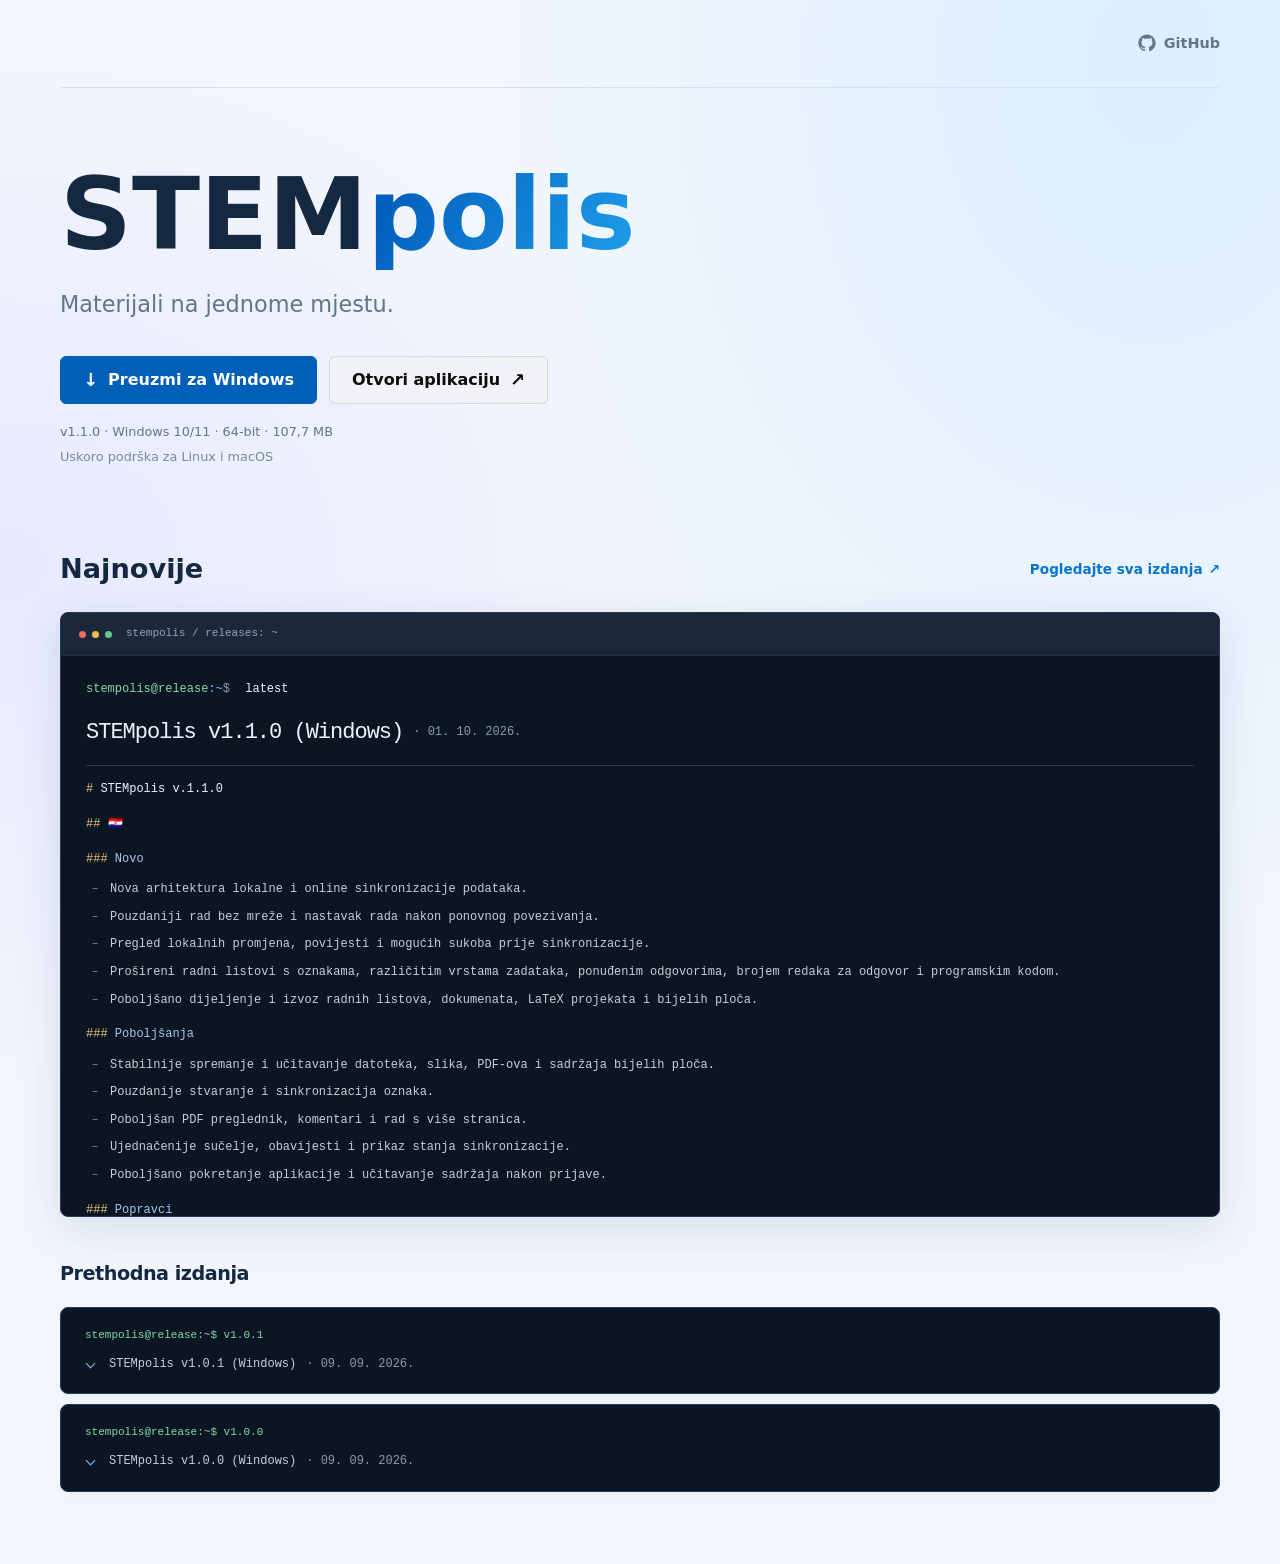
==== commit 73eeaa3d: "Add files via upload" ====
--- a/gh-pages/index.html
+++ b/gh-pages/index.html
@@ -52,13 +52,7 @@
             <div class="release-terminal">
                 <div class="terminal-toolbar" aria-hidden="true">
                     <span class="terminal-controls"><span></span><span></span><span></span></span>
-                    <span class="terminal-title">stempolis / releases</span>
-                    <span class="terminal-mark">
-                        <svg viewBox="0 0 24 24" width="20" height="20" fill="none" stroke="currentColor"
-                            stroke-width="2" stroke-linecap="round" stroke-linejoin="round" aria-hidden="true" focusable="false">
-                            <path d="m5 6 6 6-6 6M13 18h6" />
-                        </svg>
-                    </span>
+                    <span class="terminal-title">stempolis / releases: ~</span>
                 </div>
                 <div class="terminal-body" tabindex="0" aria-labelledby="releases-title">
                     <div class="terminal-prompt" aria-hidden="true">
--- a/gh-pages/styles.css
+++ b/gh-pages/styles.css
@@ -7,7 +7,6 @@
     --blue-dark: #0059ab;
     --muted: #63748b;
     --border: #d7e2ef;
-    --mono: "Cascadia Code", Consolas, ui-monospace, monospace;
 }
 
 * { box-sizing: border-box; }
@@ -97,58 +96,56 @@
     --ansi-accent: #e5c07b;
     --ansi-link: #80bfff;
     border: 1px solid #293b51;
-    border-radius: 14px;
+    border-radius: 8px;
     color: #c4d0de;
     background: #0c1522;
-    font: .85rem/1.7 var(--mono);
-    box-shadow: 0 26px 60px -30px #18395770, 0 5px 15px #1839570d;
+    font: 400 12px/1.8 Consolas, "Courier New", monospace;
+    box-shadow: 0 12px 45px #18395722;
     overflow: hidden;
 }
-.terminal-toolbar { display: flex; align-items: center; justify-content: space-between; gap: 16px; min-height: 48px; padding: 0 22px; border-bottom: 1px solid #2b3b505c; background: linear-gradient(180deg, #1b2839, #172333); }
-.terminal-controls { display: flex; gap: 7px; }
-.terminal-controls > span { width: 9px; height: 9px; border-radius: 50%; background: #ed6b61; }
+.terminal-toolbar { display: flex; align-items: center; justify-content: flex-start; gap: 14px; min-height: 43px; padding: 0 18px; border-bottom: 1px solid #2b3b505c; background: #1b2839; }
+.terminal-controls { display: flex; gap: 6px; }
+.terminal-controls > span { width: 7px; height: 7px; border-radius: 50%; background: #ed6b61; }
 .terminal-controls > span:nth-child(2) { background: #eebd4f; }
 .terminal-controls > span:nth-child(3) { background: #65c58c; }
-.terminal-title { color: #93a6bd; font-size: .74rem; }
-.terminal-mark { display: flex; justify-content: flex-end; width: 41px; color: #7287a1; }
-.terminal-body { max-height: 560px; overflow-y: auto; padding: 26px 30px; scrollbar-width: thin; scrollbar-color: #42556c #0c1522; }
+.terminal-title { color: #93a6bd; font-size: 11px; }
+.terminal-body { max-height: 560px; overflow-y: auto; overflow-wrap: anywhere; padding: 23px 25px 17px; scrollbar-width: thin; scrollbar-color: #42556c transparent; }
 .terminal-body:focus-visible { outline-offset: -4px; }
-.terminal-prompt { margin-bottom: 20px; color: #eef4ff; overflow-wrap: anywhere; }
+.terminal-prompt { margin-bottom: 12px; color: #eef4ff; overflow-wrap: anywhere; }
 .prompt-user { color: #83d9ac; }
 .prompt-path { color: #80bfff; }
 .prompt-sign { margin-right: 8px; color: #879bb4; }
-.terminal-idle { display: flex; align-items: center; margin: 24px 0 0; }
+.terminal-idle { display: flex; align-items: center; margin: 15px 0 0; padding-top: 13px; border-top: 1px solid #2a3b51; }
 .terminal-cursor { display: inline-block; width: 8px; height: 1.1em; background: #83d9ac; animation: blink 1.2s step-end infinite; }
 #release-status { color: #879bb4; }
-#latest-release > header, #older-release-list summary { display: flex; align-items: center; flex-wrap: wrap; gap: 10px; font-weight: 600; }
-#latest-release > header { margin-bottom: 18px; padding-bottom: 15px; border-bottom: 1px dashed #2a3b51; }
-#latest-release > header h3 { margin: 0; font: inherit; }
+#latest-release > header, #older-release-list summary { display: flex; align-items: center; flex-wrap: wrap; gap: 10px; font-weight: 400; }
+#latest-release > header { margin-bottom: 13px; padding-bottom: 13px; border-bottom: 1px solid #2a3b51; }
+#latest-release > header h3 { margin: 0; font: inherit; font-size: 22px; letter-spacing: -1px; }
 #latest-release > header a { color: #eef4ff; text-decoration: none; }
 #latest-release > header a:hover { color: var(--ansi-link); }
 #latest-release > header > span, #older-release-list summary span:last-child, .asset-link span + span { color: #879bb4; font-weight: 400; }
-.release-terminal section { margin-bottom: 24px; overflow-wrap: anywhere; }
-.release-terminal section h3, .release-terminal section h4 { margin: 20px 0 8px; color: #eef4ff; font-size: 1em; font-weight: 600; }
+.release-terminal section { margin-bottom: 18px; overflow-wrap: anywhere; }
+.release-terminal section h3, .release-terminal section h4 { margin: 13px 0 9px; color: #eef4ff; font-size: 1em; font-weight: 400; }
 .release-terminal section h3::before, .release-terminal section h4::before { content: attr(data-prefix); color: var(--ansi-accent); }
 .release-terminal section h4 { color: #a6c8f1; }
-.release-terminal section p, .release-terminal section ul, .release-terminal section ol { margin: 0 0 10px; }
+.release-terminal section p, .release-terminal section ul, .release-terminal section ol { margin: 0 0 6px; }
 .release-terminal section ul { padding-left: 20px; list-style-type: "– "; }
 .release-terminal section ol { padding-left: 28px; }
-.release-terminal section li { padding-left: 4px; margin-bottom: 5px; }
+.release-terminal section li { padding-left: 4px; margin-bottom: 6px; }
 .release-terminal section li::marker { color: #6385ad; }
 .release-terminal section code { padding: 2px 5px; border-radius: 3px; color: var(--ansi-accent); background: #1c2b3e; font-family: inherit; }
 .release-terminal a { color: var(--ansi-link); }
 .release-terminal a:hover { color: white; }
-.asset-list { padding-top: 18px; border-top: 1px dashed #2a3b51; }
+.asset-list { padding-top: 13px; border-top: 1px solid #2a3b51; }
 .asset-link { min-width: 190px; max-width: 100%; align-items: flex-start; flex-direction: column; gap: 4px; white-space: normal; overflow-wrap: anywhere; }
-.release-terminal .asset-link { min-height: 38px; padding: 10px 14px; border-color: #304864; border-radius: 7px; color: #b5d9ff; background: #14263b; font: inherit; }
+.release-terminal .asset-link { min-height: 36px; padding: 8px; border-color: #304864; border-radius: 5px; color: #b5d9ff; background: transparent; font: inherit; font-size: 11px; line-height: 1.5; }
 .release-terminal .asset-link:hover { border-color: #6397ce; color: white; background: #1a3049; }
-.asset-link span + span { font-size: .72rem; }
 
 #older-releases { margin-top: 42px; }
 #older-releases > h2 { margin-bottom: 18px; font-size: 1.2rem; font-weight: 650; letter-spacing: -.025em; }
 #older-release-list { display: grid; gap: 10px; }
-#older-release-list .release-terminal { padding: 18px 24px; border-radius: 10px; box-shadow: 0 4px 12px #18395708; }
-#older-release-list .release-terminal::before { content: attr(data-prompt); display: block; margin-bottom: 8px; color: #83d9ac; font-size: .75rem; overflow-wrap: anywhere; }
+#older-release-list .release-terminal { padding: 18px 24px; box-shadow: 0 4px 12px #18395708; }
+#older-release-list .release-terminal::before { content: attr(data-prompt); display: block; margin-bottom: 8px; color: #83d9ac; font-size: 11px; overflow-wrap: anywhere; }
 #older-release-list summary { cursor: pointer; list-style: none; }
 #older-release-list summary::-webkit-details-marker { display: none; }
 .release-chevron { width: 7px; height: 7px; margin: 0 5px 3px 2px; border: solid #80bfff; border-width: 0 1.5px 1.5px 0; transform: rotate(45deg); transition: transform .2s ease; }
@@ -161,6 +158,7 @@
     .hero { min-height: 420px; padding: 60px 0 68px; }
     h1 { font-size: clamp(3.5rem, 8vw, 5rem); }
     .actions { gap: 10px; }
+    .terminal-body { padding: 18px; }
 }
 
 @media (max-width: 640px) {
@@ -176,10 +174,9 @@
     .section-heading { align-items: flex-start; gap: 10px; }
     .section-heading h2 { font-size: 1.35rem; }
     .section-heading > a { max-width: 155px; padding-top: 4px; font-size: .76rem; text-align: right; }
-    .terminal-toolbar { min-height: 44px; padding-inline: 16px; gap: 10px; }
-    .terminal-title { font-size: .65rem; }
-    .terminal-body { max-height: 520px; padding: 20px 16px; }
-    .release-terminal { font-size: .78rem; border-radius: 11px; }
+    .terminal-toolbar { padding-inline: 15px; gap: 10px; }
+    .terminal-body { max-height: 520px; padding: 17px 15px; }
+    #latest-release > header h3 { font-size: 20px; }
     #older-release-list .release-terminal { padding: 16px; }
     #older-releases { margin-top: 32px; }
     .releases { padding-bottom: 40px; }
